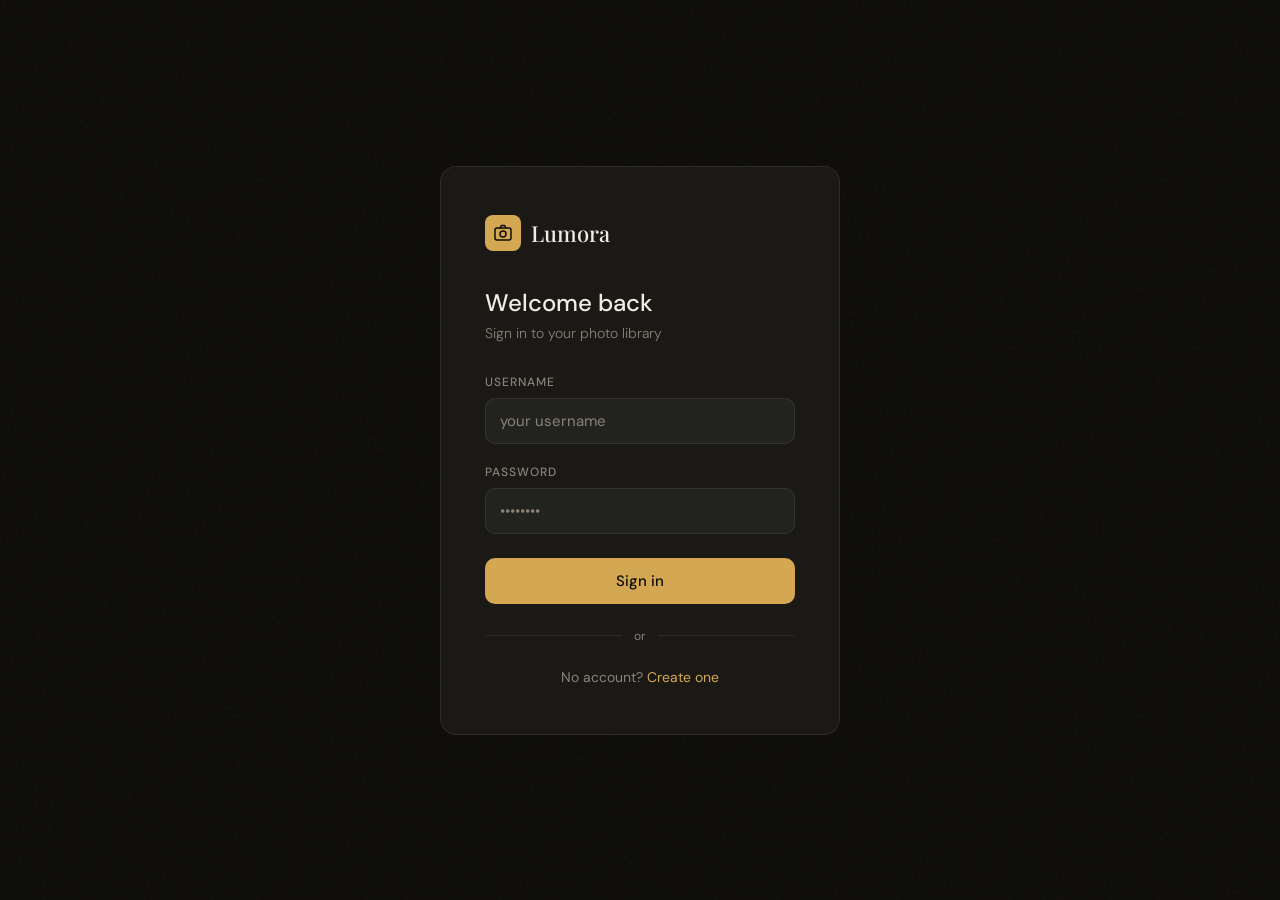
==== src/main/resources/static/index.html @ 50879b2b "FrontEnd" ====
<!DOCTYPE html>
<html lang="en">
<head>
    <meta charset="UTF-8" />
    <meta name="viewport" content="width=device-width, initial-scale=1.0" />
    <title>Lumora — Sign in</title>
    <link href="https://fonts.googleapis.com/css2?family=Playfair+Display:wght@400;500&family=DM+Sans:wght@300;400;500&display=swap" rel="stylesheet" />
    <link rel="stylesheet" href="css/index.css" />
</head>
<body>
<div class="card">
    <div class="logo">
        <div class="logo-mark">
            <svg viewBox="0 0 20 20" fill="none" xmlns="http://www.w3.org/2000/svg">
                <rect x="2" y="5" width="16" height="12" rx="2" stroke="#0e0d0b" stroke-width="1.5"/>
                <circle cx="10" cy="11" r="3" stroke="#0e0d0b" stroke-width="1.5"/>
                <path d="M7 5L8.5 2.5H11.5L13 5" stroke="#0e0d0b" stroke-width="1.5" stroke-linecap="round"/>
            </svg>
        </div>
        <span class="logo-name">Lumora</span>
    </div>

    <!-- Login -->
    <div id="loginPanel" class="panel active">
        <h1>Welcome back</h1>
        <p class="subtitle">Sign in to your photo library</p>
        <div id="loginError" class="error-msg"></div>
        <div class="field">
            <label>Username</label>
            <input type="text" id="loginUsername" placeholder="your username" autocomplete="username" />
        </div>
        <div class="field">
            <label>Password</label>
            <input type="password" id="loginPassword" placeholder="••••••••" autocomplete="current-password" />
        </div>
        <button class="btn" id="loginBtn">Sign in</button>
        <div class="divider">or</div>
        <div class="register-link">No account? <a href="#" id="showRegisterLink">Create one</a></div>
    </div>

    <!-- Register -->
    <div id="registerPanel" class="panel">
        <button class="back-btn" id="backToLoginBtn">← Back to sign in</button>
        <h1>Create account</h1>
        <p class="subtitle">Start your photo library today</p>
        <div id="registerError" class="error-msg"></div>
        <div class="field">
            <label>Username</label>
            <input type="text" id="regUsername" placeholder="choose a username" />
        </div>
        <div class="field">
            <label>Password</label>
            <input type="password" id="regPassword" placeholder="choose a password" />
        </div>
        <button class="btn" id="registerBtn">Create account</button>
    </div>
</div>

<script src="js/index.js"></script>
</body>
</html>
---- src/main/resources/static/css/index.css ----
*, *::before, *::after {
    box-sizing: border-box;
    margin: 0;
    padding: 0;
}

:root {
    --bg: #0e0d0b;
    --surface: #1a1916;
    --border: rgba(255,255,255,0.08);
    --accent: #d4a853;
    --text: #f0ebe3;
    --muted: #8a8278;
    --danger: #e05252;
    --radius: 10px;
}

html, body {
    height: 100%;
    background: var(--bg);
    color: var(--text);
    font-family: 'DM Sans', sans-serif;
}

body {
    display: flex;
    align-items: center;
    justify-content: center;
    min-height: 100vh;
    padding: 24px;
}

body::before {
    content: '';
    position: fixed;
    inset: 0;
    background-image: url("data:image/svg+xml,%3Csvg viewBox='0 0 256 256' xmlns='http://www.w3.org/2000/svg'%3E%3Cfilter id='n'%3E%3CfeTurbulence type='fractalNoise' baseFrequency='0.9' numOctaves='4' stitchTiles='stitch'/%3E%3C/filter%3E%3Crect width='100%25' height='100%25' filter='url(%23n)' opacity='0.04'/%3E%3C/svg%3E");
    pointer-events: none;
    z-index: 0;
    opacity: 0.6;
}

.card {
    position: relative;
    z-index: 1;
    background: var(--surface);
    border: 1px solid var(--border);
    border-radius: 16px;
    padding: 48px 44px;
    width: 100%;
    max-width: 400px;
    animation: fadeUp 0.5s ease both;
}

@keyframes fadeUp {
    from { opacity:0; transform: translateY(16px); }
    to { opacity:1; transform: translateY(0); }
}

.logo {
    display: flex;
    align-items: center;
    gap: 10px;
    margin-bottom: 36px;
}

.logo-mark {
    width: 36px;
    height: 36px;
    background: var(--accent);
    border-radius: 8px;
    display: flex;
    align-items: center;
    justify-content: center;
}

.logo-mark svg {
    width: 20px;
    height: 20px;
}

.logo-name {
    font-family: 'Playfair Display', serif;
    font-size: 22px;
    font-weight: 500;
}

h1 {
    font-size: 24px;
    font-weight: 500;
    margin-bottom: 6px;
}

.subtitle {
    color: var(--muted);
    font-size: 14px;
    margin-bottom: 32px;
    font-weight: 300;
}

.field {
    margin-bottom: 20px;
}

label {
    display: block;
    font-size: 12px;
    font-weight: 500;
    color: var(--muted);
    text-transform: uppercase;
    letter-spacing: 0.08em;
    margin-bottom: 8px;
}

input[type=text], input[type=password] {
    width: 100%;
    background: rgba(255,255,255,0.04);
    border: 1px solid var(--border);
    border-radius: var(--radius);
    color: var(--text);
    font-family: 'DM Sans', sans-serif;
    font-size: 15px;
    padding: 12px 14px;
    outline: none;
    transition: border-color 0.2s;
}

input:focus {
    border-color: var(--accent);
}

input::placeholder {
    color: var(--muted);
}

.error-msg {
    display: none;
    background: rgba(224,82,82,0.1);
    border: 1px solid rgba(224,82,82,0.25);
    border-radius: var(--radius);
    color: #e05252;
    font-size: 13px;
    padding: 10px 14px;
    margin-bottom: 20px;
}

.error-msg.visible {
    display: block;
}

.btn {
    width: 100%;
    padding: 13px;
    background: var(--accent);
    color: #0e0d0b;
    border: none;
    border-radius: var(--radius);
    font-family: 'DM Sans', sans-serif;
    font-size: 15px;
    font-weight: 500;
    cursor: pointer;
    transition: opacity 0.2s, transform 0.1s;
    margin-top: 4px;
}

.btn:hover {
    opacity: 0.88;
}

.btn:active {
    transform: scale(0.98);
}

.btn:disabled {
    opacity: 0.4;
    cursor: not-allowed;
}

.divider {
    display: flex;
    align-items: center;
    gap: 12px;
    margin: 24px 0;
    color: var(--muted);
    font-size: 12px;
}

.divider::before, .divider::after {
    content: '';
    flex: 1;
    height: 1px;
    background: var(--border);
}

.register-link {
    text-align: center;
    font-size: 14px;
    color: var(--muted);
}

.register-link a {
    color: var(--accent);
    text-decoration: none;
}

.register-link a:hover {
    text-decoration: underline;
}

.panel {
    display: none;
}

.panel.active {
    display: block;
}

.back-btn {
    background: none;
    border: none;
    color: var(--muted);
    font-family: 'DM Sans', sans-serif;
    font-size: 13px;
    cursor: pointer;
    padding: 0;
    margin-bottom: 24px;
    display: flex;
    align-items: center;
    gap: 6px;
}

.back-btn:hover {
    color: var(--text);
}
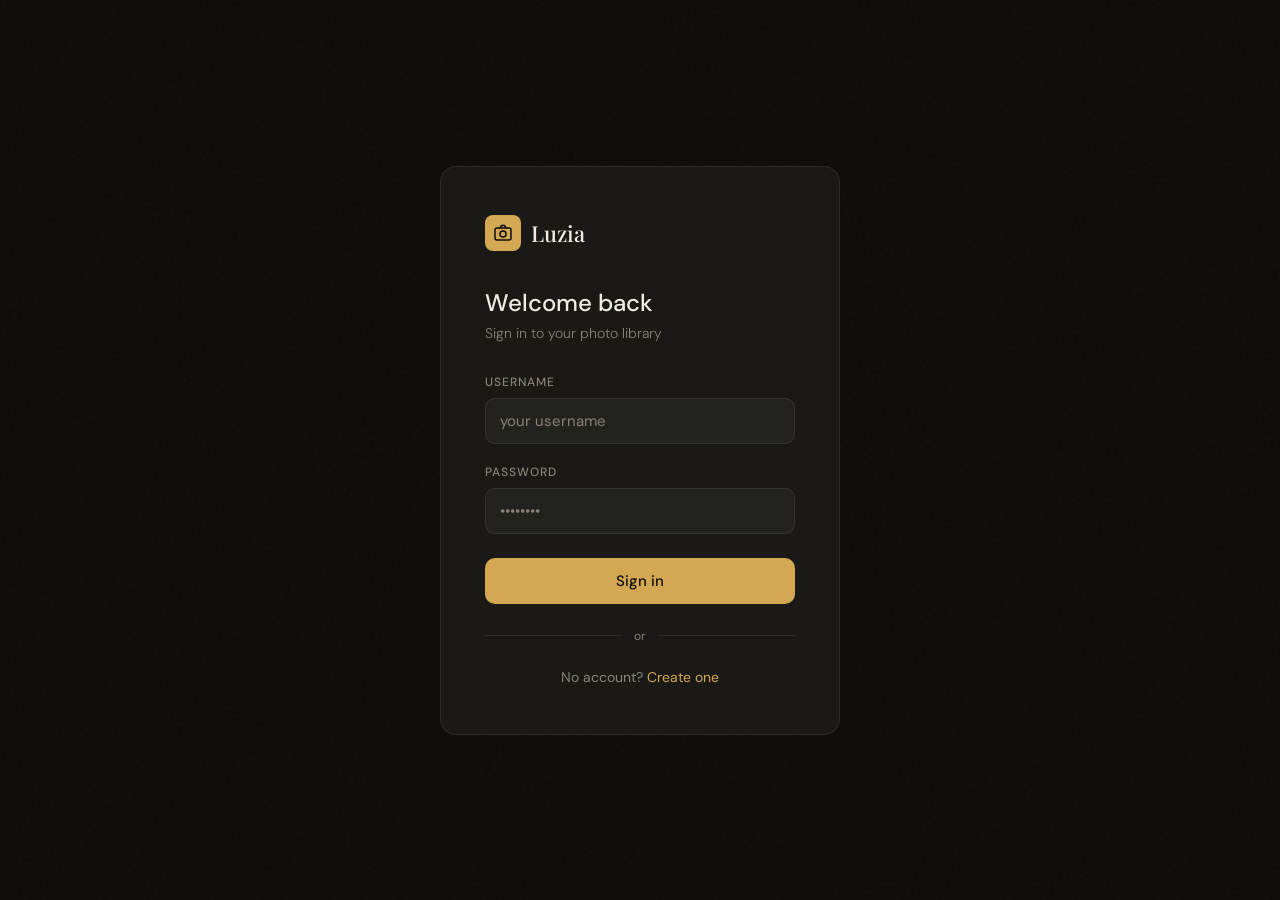
==== commit a7b5229e: "Name" ====
--- a/src/main/resources/static/index.html
+++ b/src/main/resources/static/index.html
@@ -3,7 +3,7 @@
 <head>
     <meta charset="UTF-8" />
     <meta name="viewport" content="width=device-width, initial-scale=1.0" />
-    <title>Lumora — Sign in</title>
+    <title>Luzia — Sign in</title>
     <link href="https://fonts.googleapis.com/css2?family=Playfair+Display:wght@400;500&family=DM+Sans:wght@300;400;500&display=swap" rel="stylesheet" />
     <link rel="stylesheet" href="css/index.css" />
 </head>
@@ -17,7 +17,7 @@
                 <path d="M7 5L8.5 2.5H11.5L13 5" stroke="#0e0d0b" stroke-width="1.5" stroke-linecap="round"/>
             </svg>
         </div>
-        <span class="logo-name">Lumora</span>
+        <span class="logo-name">Luzia</span>
     </div>
 
     <!-- Login -->
